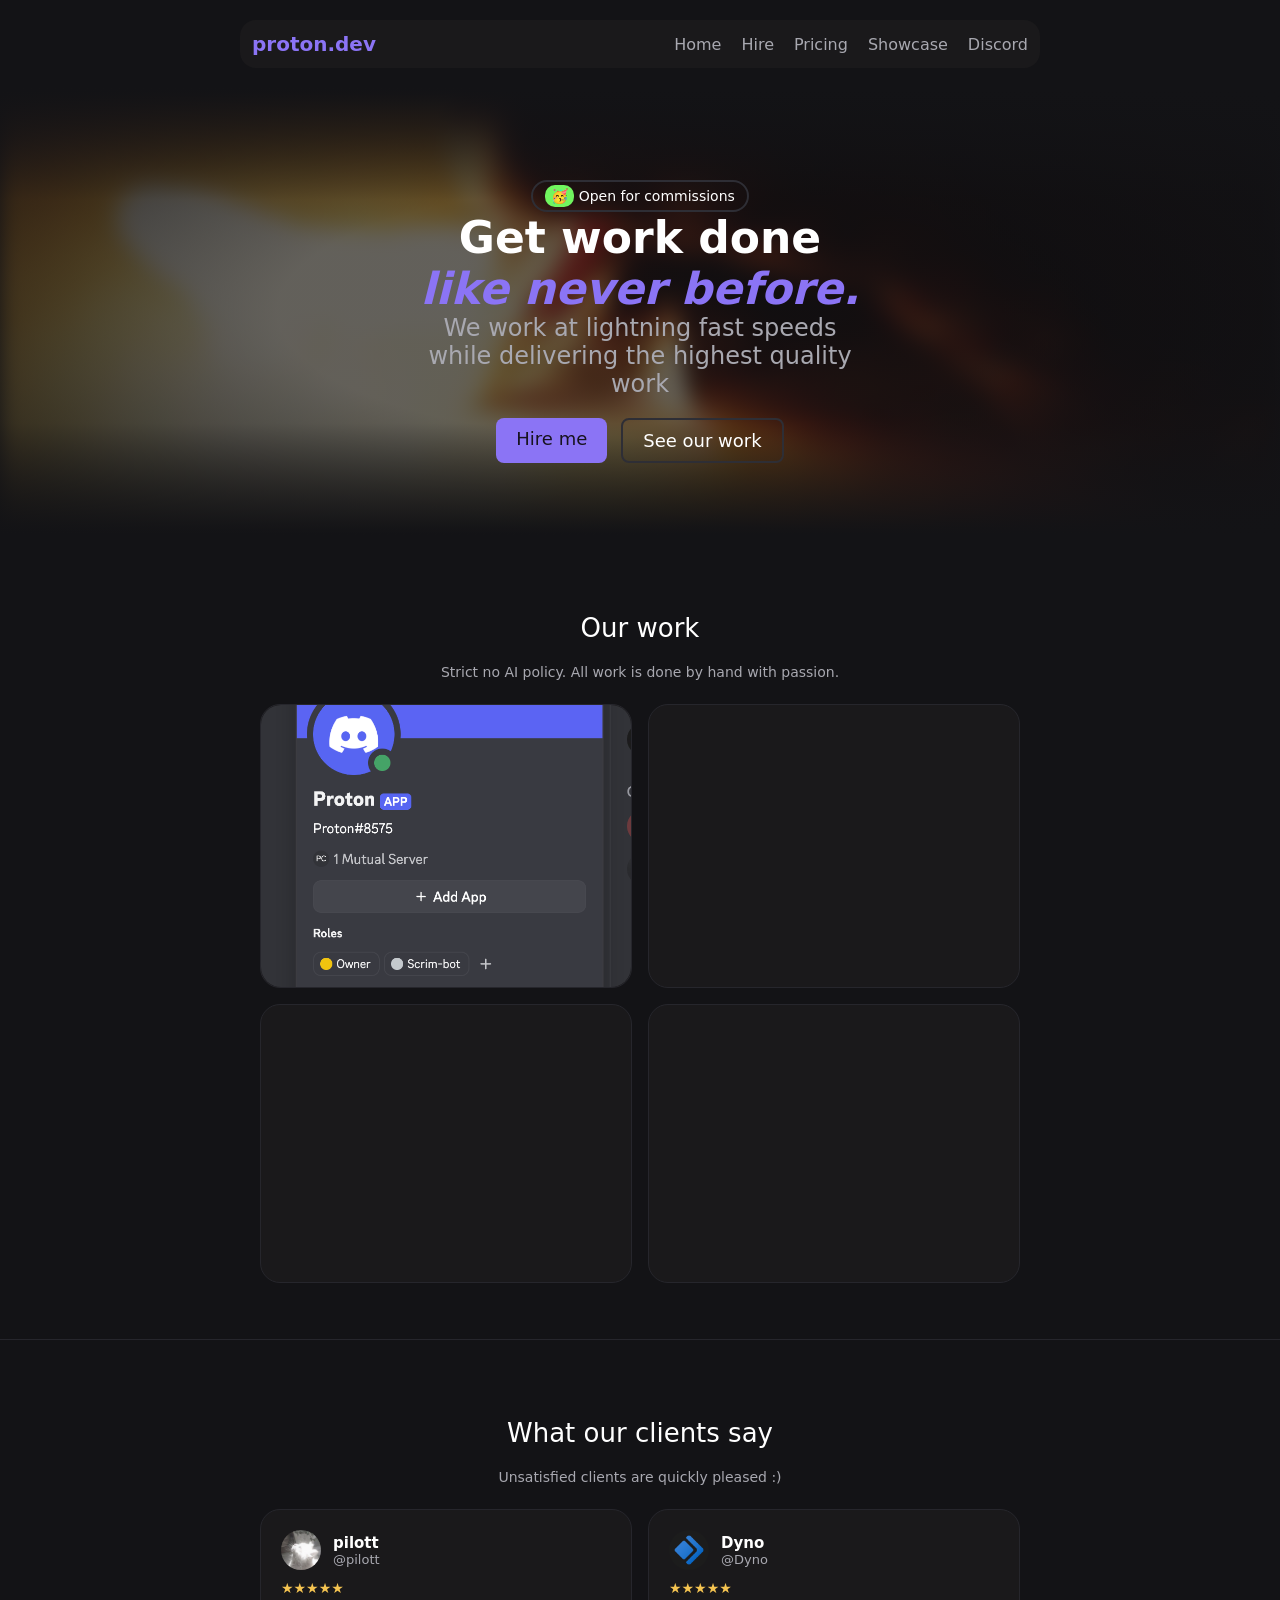
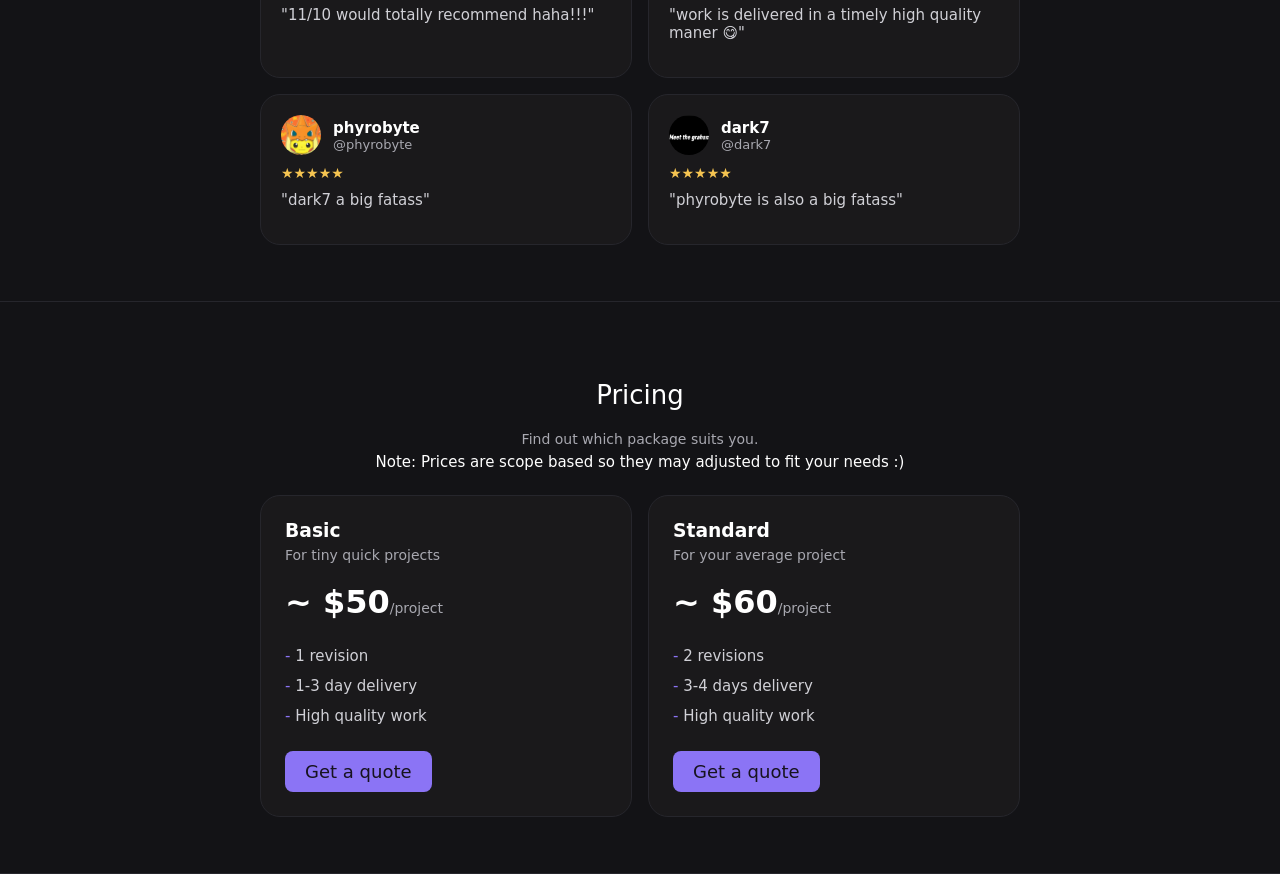
==== day3-new-haha/index.html @ 59464365 "First commit" ====
<!DOCTYPE html>
<html lang="en">

<head>
    <title>Proton commissions</title>
    <meta name="viewport" content="width=device-width, initial-scale=1">
    <link rel="stylesheet" href="style.css">
</head>

<body>
    <div class="content">
        <div class="nav">

            <span class="brand-logo">proton.dev</span>

            <div class="nav-links">
                <a href="#home">Home</a>
                <a href="#pricing">Hire</a>
                <a href="#pricing">Pricing</a>
                <a href="#showcase">Showcase</a>
                <a href="https://discord.gg/tqwHUz7Y3w">Discord</a>
            </div>
        </div>
    </div>

    <div class="hero" id="home">
        <div class="pill">
            <span class="pill-indicator">🥳</span>
            <span>Open for commissions</span>
        </div>

        <h1 class="slogan">
            Get work done
            <span class="highlight"> like never before.</span>
        </h1>

        <p class="sub-slogan">
            We work at lightning fast speeds while delivering the highest quality work
        </p>

        <div class="buttons">
            <a href="#pricing" class="primary">Hire me</a>
            <a href="#showcase" class="ghost">See our work</a>
        </div>
    </div>

    <div class="section" id="showcase">
        <h2 class="section-title">Our work</h2>

        <div class="section-sub">
            Strict no AI policy. All work is done by hand with passion.
        </div>

        <div class="showcase-cards">
            <div class="showcase-item">
                <img src="images/bot-showcase.png" alt="Bot Showcase">
            </div>
            <div class="showcase-item">

            </div>
            <div class="showcase-item">

            </div>
            <div class="showcase-item">

            </div>
        </div>
    </div>

    <div class="section" id="vouches">
        <h2 class="section-title">What our clients say</h2>

        <div class="section-sub">
            Unsatisfied clients are quickly pleased :)
        </div>

        <div class="vouches-cards">
            <div class="vouches-item">
                <div class="vouches-item-header">
                    <img class="vouches-avatar" src="images/pilott.png" alt="pilott">
                    <div class="vouches-item-identity">
                        <p class="vouches-item-name">pilott</p>
                        <p class="vouches-item-handle">@pilott</p>
                    </div>
                </div>
                <div class="vouches-stars">★★★★★</div>
                <p class="vouches-item-description">"11/10 would totally recommend haha!!!"</p>
            </div>
            <div class="vouches-item">
                <div class="vouches-item-header">
                    <img class="vouches-avatar" src="images/dyno.png" alt="Dyno">
                    <div class="vouches-item-identity">
                        <p class="vouches-item-name">Dyno</p>
                        <p class="vouches-item-handle">@Dyno</p>
                    </div>
                </div>
                <div class="vouches-stars">★★★★★</div>
                <p class="vouches-item-description">"work is delivered in a timely high quality maner 😋"</p>
            </div>
            <div class="vouches-item">
                <div class="vouches-item-header">
                    <img class="vouches-avatar" src="images/phyrobyte.png" alt="phyrobyte">
                    <div class="vouches-item-identity">
                        <p class="vouches-item-name">phyrobyte</p>
                        <p class="vouches-item-handle">@phyrobyte</p>
                    </div>
                </div>
                <div class="vouches-stars">★★★★★</div>
                <p class="vouches-item-description">"dark7 a big fatass"</p>
            </div>
            <div class="vouches-item">
                <div class="vouches-item-header">
                    <img class="vouches-avatar" src="images/dark7.png" alt="dark7">
                    <div class="vouches-item-identity">
                        <p class="vouches-item-name">dark7</p>
                        <p class="vouches-item-handle">@dark7</p>
                    </div>
                </div>
                <div class="vouches-stars">★★★★★</div>
                <p class="vouches-item-description">"phyrobyte is also a big fatass"</p>
            </div>
        </div>
    </div>

    <div class="section" id="pricing">
        <h2 class="section-title">Pricing</h2>

        <div class="section-sub">
            Find out which package suits you. <p class="pricing-item-notice">Note: Prices are scope based so they may adjusted to fit your needs :)</p>
        </div>

        <div class="pricing-cards">
            <div class="pricing-item">
                <div class="pricing-item-header">
                    <h3 class="pricing-item-title">Basic</h3>
                    <p class="pricing-item-description">For tiny quick projects</p>
                </div>

                <p class="pricing-item-price">~ $50<span>/project</span></p>

                <ul class="pricing-item-features">
                    <li>1 revision</li>
                    <li>1-3 day delivery</li>
                    <li>High quality work</li>
                </ul>

                <a href="https://discord.gg/tqwHUz7Y3w" class="primary pricing-item-cta">Get a quote</a>
            </div>

            <div class="pricing-item">
                <div class="pricing-item-header">
                    <h3 class="pricing-item-title">Standard</h3>
                    <p class="pricing-item-description">For your average project</p>
                </div>

                <p class="pricing-item-price">~ $60<span>/project</span></p>

                <ul class="pricing-item-features">
                    <li>2 revisions</li>
                    <li>3-4 days delivery</li>
                    <li>High quality work</li>
                </ul>

                <a href="https://discord.gg/tqwHUz7Y3w" class="primary pricing-item-cta">Get a quote</a>
            </div>
        </div>
    </div>
</body>

</html>
---- day3-new-haha/style.css ----
body {
    background: #131316;
    font-family: system-ui, sans-serif;
    color: white;
    text-align: center;
    margin: 0 auto;

}

html {
    scroll-behavior: smooth;
}

.hero {
    position: relative;
    padding: 72px 24px;
    overflow: hidden;
    z-index: 0;
}

.hero::before {
    content: "";
    position: absolute;
    inset: 0;
    background: url("images/fire.gif") no-repeat center center / cover;
    filter: blur(10px);
    z-index: -1;
}

.hero::after {
    content: "";
    position: absolute;
    inset: 0;
    background:
        linear-gradient(to bottom,
            #131316 0%,
            rgba(19, 19, 22, 0.65) 25%,
            rgba(19, 19, 22, 0.65) 75%,
            #131316 100%),
        radial-gradient(ellipse at center,
            rgba(19, 19, 22, 0) 40%,
            rgba(19, 19, 22, 0.85) 100%);
    z-index: -1;
}

.slogan {
    font-size: 44px;
    max-width: 460px;
    margin: 0 auto;
}

.sub-slogan {
    font-size: 24px;
    color: #a8a8b0;
    text-align: center;
    max-width: 460px;
    margin: 0 auto;

}

.brand-logo {
    font-weight: bold;
    font-size: 20px;
    color: #8b74f5;
}

.nav{
    background-color: #1a191b;
    display: flex;
    flex-direction: row;
    justify-content: space-between;
    align-items: center;
    border-radius: 16px;
    gap: 20px;
    padding : 12px; 
}

.nav-links {
    display: flex;
    gap: 20px;
    align-items: center;
}

.nav-links a {
    color: #a8a8b0;
    text-decoration: none;
    transition: color 0.3s ease;

}

.nav-links a:hover {
    color: #8b74f5;
}

.highlight {
    color:#8b74f5;
    font-style: italic;
}

.buttons {
    margin-top: 20px;
    display: flex;
    justify-content: center;
    gap: 14px;
}

.primary,
.ghost {
    background-color: #8b74f5;
    color: white;
    text-decoration: none;
    padding: 10px 20px;
    border-radius: 8px;
    font-size: 18px;
    transition: transform 0.2s ease;
}

.primary {
    color: #17131f;
}

.ghost {
    border: 2px solid #2e2e35;
    background-color: transparent;
}

.ghost:hover,
.primary:hover {
    transform: scale(1.05);
}

.pill {
    display: inline-block;
    color: white;
    padding: 6px 12px;
    border-radius: 9999px;
    font-size: 14px;
    margin-top: 20px;
    border: 2px solid #2e2e35;
}

.pill-indicator {
    background-color: #71f55f;
    padding-left: 6px;
    padding-right: 6px;
    padding-top: 3px;
    padding-bottom: 3px;
    border-radius: 10px;
}

.content {
    max-width: 800px;
    margin: 0 auto;
    padding: 20px;
}

.section {
    padding: 56px 32px;
    border-bottom: 1px solid #26262c;
}

.section-title {
    font-size: 26px;
    font-weight: 500;
}

.section-sub {
    font-size: 14px;
    color: #a8a8b0;
    margin-top: 6px;
}

.showcase-cards {
    display: flex;
    flex-wrap: wrap;
    justify-content: center;
    gap: 16px;
    max-width: 760px;
    margin: 24px auto 0;
}

.showcase-item {
    border: 1px solid #26262c;
    flex: 1;
    min-width: 300px;
    aspect-ratio: 4 / 3;
    background: #1a191b;
    border-radius: 20px;
    transition: transform 0.2s ease,border-color 0.2s ease;
}

.showcase-item img {
    width: 100%;
    height: 100%;
    object-fit: cover;
    border-radius: 20px;
}

.showcase-item:hover {
    transform: translateY(-6px);
    border: 1px solid #8b74f5;
}

.vouches-cards {
    display: flex;
    flex-wrap: wrap;
    justify-content: center;
    gap: 16px;
    max-width: 760px;
    margin: 24px auto 0;
}

.vouches-item {
    border: 1px solid #26262c;
    flex: 1;
    min-width: 300px;
    background: #1a191b;
    border-radius: 20px;
    padding: 20px;
    text-align: left;
    transition: transform 0.2s ease,border-color 0.2s ease;
}

.vouches-item:hover {
    transform: translateY(-6px);
    border: 1px solid #8b74f5;
}

.vouches-item-header {
    display: flex;
    align-items: center;
    gap: 12px;
}

.vouches-avatar {
    width: 40px;
    height: 40px;
    border-radius: 50%;
    object-fit: cover;
    flex-shrink: 0;
}

.vouches-item-name {
    font-size: 15px;
    font-weight: 600;
    margin: 0;
}

.vouches-item-handle {
    font-size: 13px;
    color: #a8a8b0;
    margin: 0;
}

.vouches-stars {
    color: #f5c451;
    font-size: 14px;
    margin-top: 10px;
}

.vouches-item-description {
    font-size: 15px;
    color: #d0d0d6;
    margin-top: 10px;
}

.pricing-cards {
    display: flex;
    flex-wrap: wrap;
    justify-content: center;
    gap: 16px;
    max-width: 760px;
    margin: 24px auto 0;
}

.pricing-item {
    display: flex;
    flex-direction: column;
    border: 1px solid #26262c;
    flex: 1;
    min-width: 300px;
    background: #1a191b;
    border-radius: 20px;
    padding: 24px;
    text-align: left;
    transition: transform 0.2s ease, border-color 0.2s ease;
}

.pricing-item:hover {
    transform: translateY(-6px);
    border: 1px solid #8b74f5;
}

.pricing-item-title {
    margin: 0;
}

.pricing-item-notice {
    font-size: 15px;
    color: #ffffff;
    margin-top: 6px;
}

.pricing-item-description {
    font-size: 14px;
    color: #a8a8b0;
    margin: 6px 0 0;
}

.pricing-item-price {
    font-size: 32px;
    font-weight: 600;
    margin: 20px 0 0;
}

.pricing-item-price span {
    font-size: 14px;
    font-weight: 400;
    color: #a8a8b0;
}

.pricing-item-features {
    list-style: none;
    padding: 0;
    margin: 20px 0 0;
    font-size: 15px;
    color: #d0d0d6;
    flex-grow: 1;
}

.pricing-item-features li {
    padding: 6px 0;
}

.pricing-item-features li::before {
    content: "- ";
    color: #8b74f5;
}

.pricing-item-cta {
    display: inline-block;
    align-self: flex-start;
    text-align: center;
    margin-top: 20px;
}
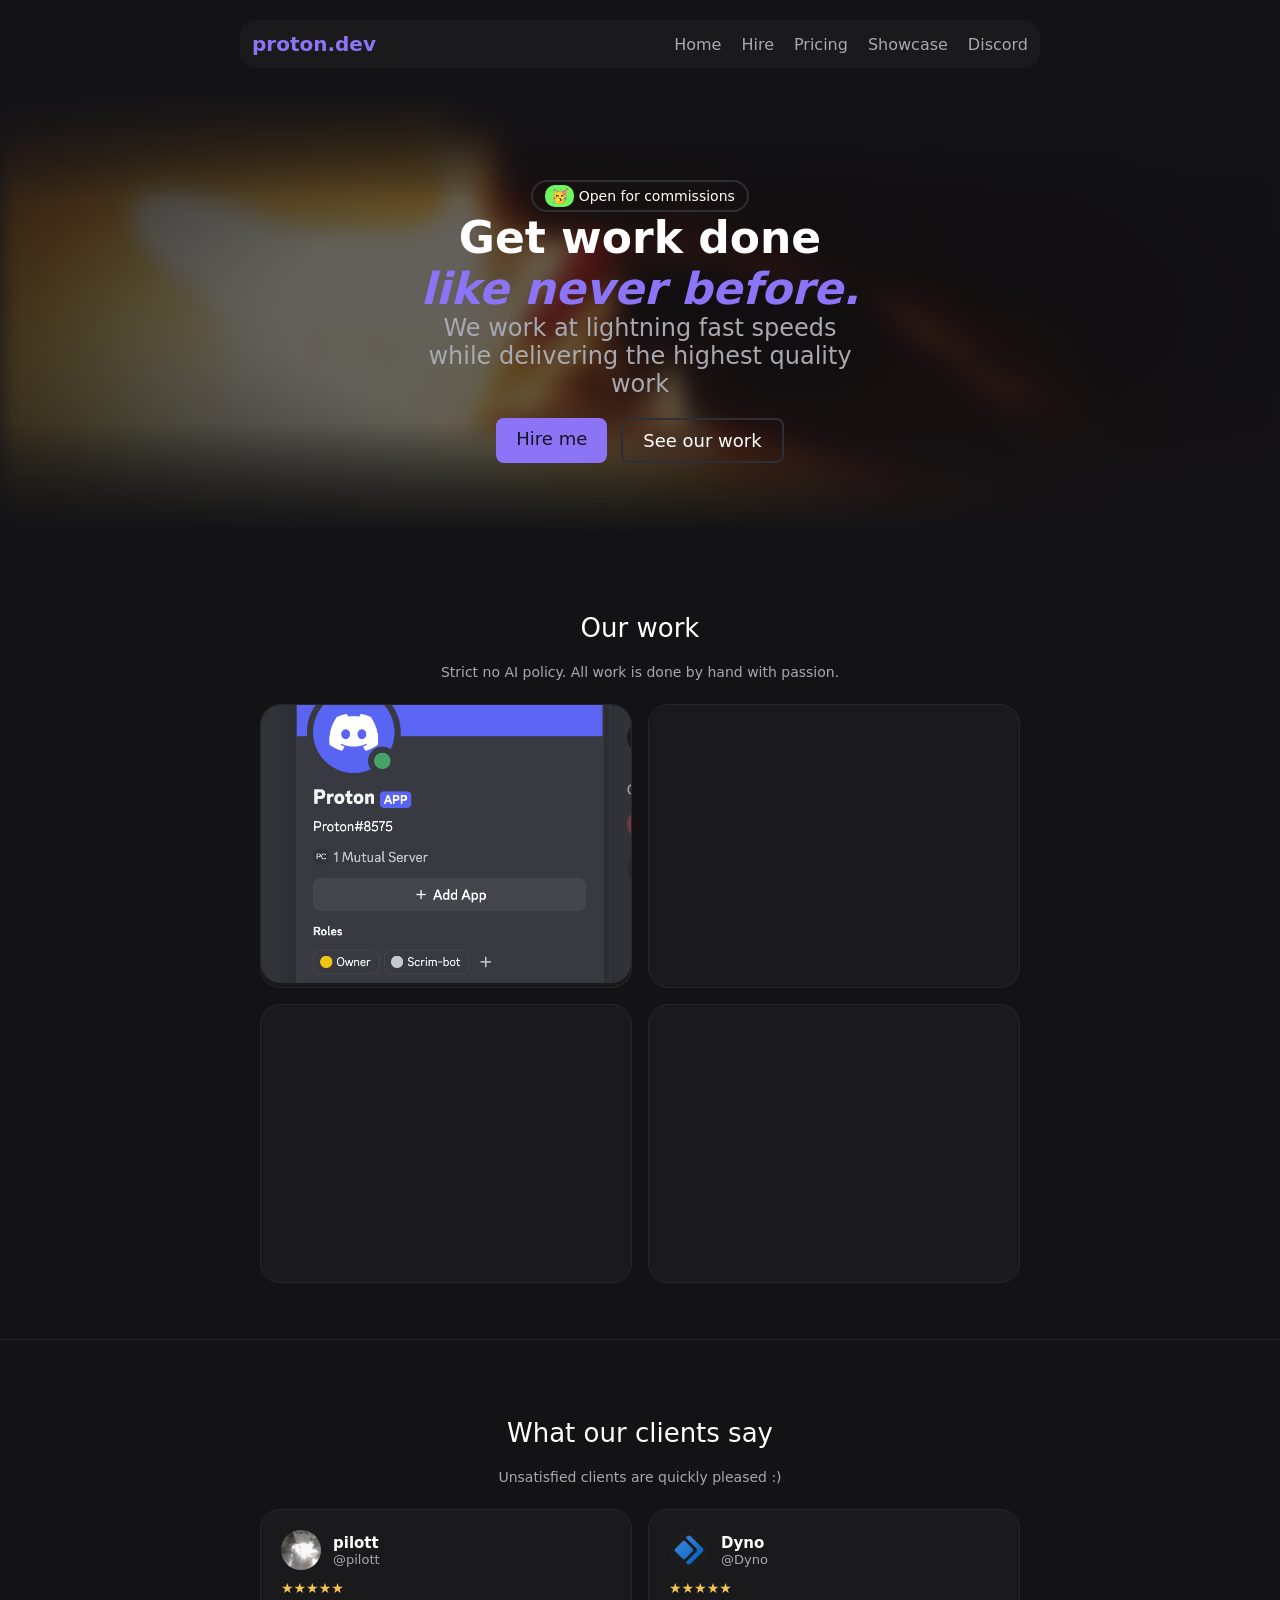
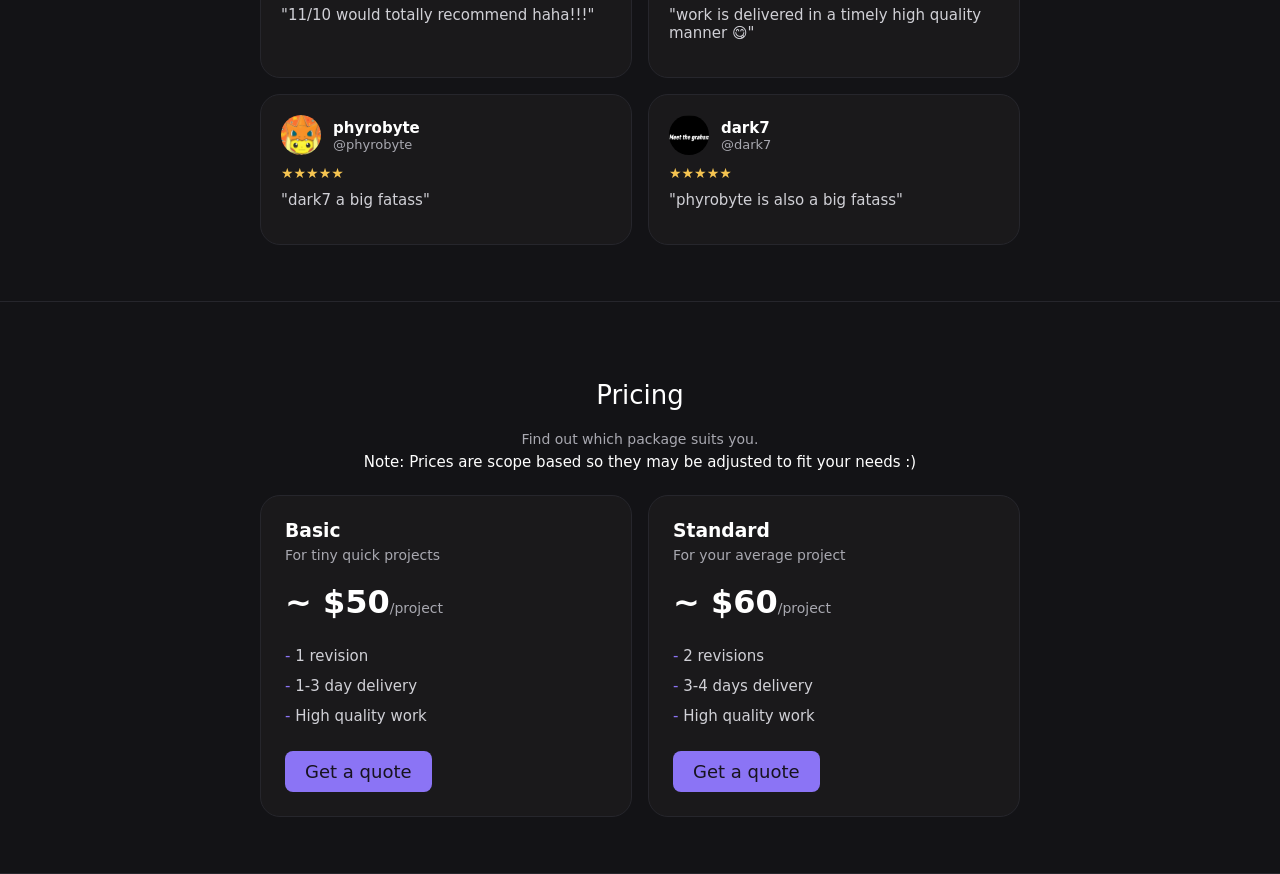
==== commit 150ad6eb: "Add day3 project files" ====
--- a/day3-new-haha/index.html
+++ b/day3-new-haha/index.html
@@ -95,7 +95,7 @@
                     </div>
                 </div>
                 <div class="vouches-stars">★★★★★</div>
-                <p class="vouches-item-description">"work is delivered in a timely high quality maner 😋"</p>
+                <p class="vouches-item-description">"work is delivered in a timely high quality manner 😋"</p>
             </div>
             <div class="vouches-item">
                 <div class="vouches-item-header">
@@ -126,7 +126,7 @@
         <h2 class="section-title">Pricing</h2>
 
         <div class="section-sub">
-            Find out which package suits you. <p class="pricing-item-notice">Note: Prices are scope based so they may adjusted to fit your needs :)</p>
+            Find out which package suits you. <p class="pricing-item-notice">Note: Prices are scope based so they may be adjusted to fit your needs :)</p>
         </div>
 
         <div class="pricing-cards">
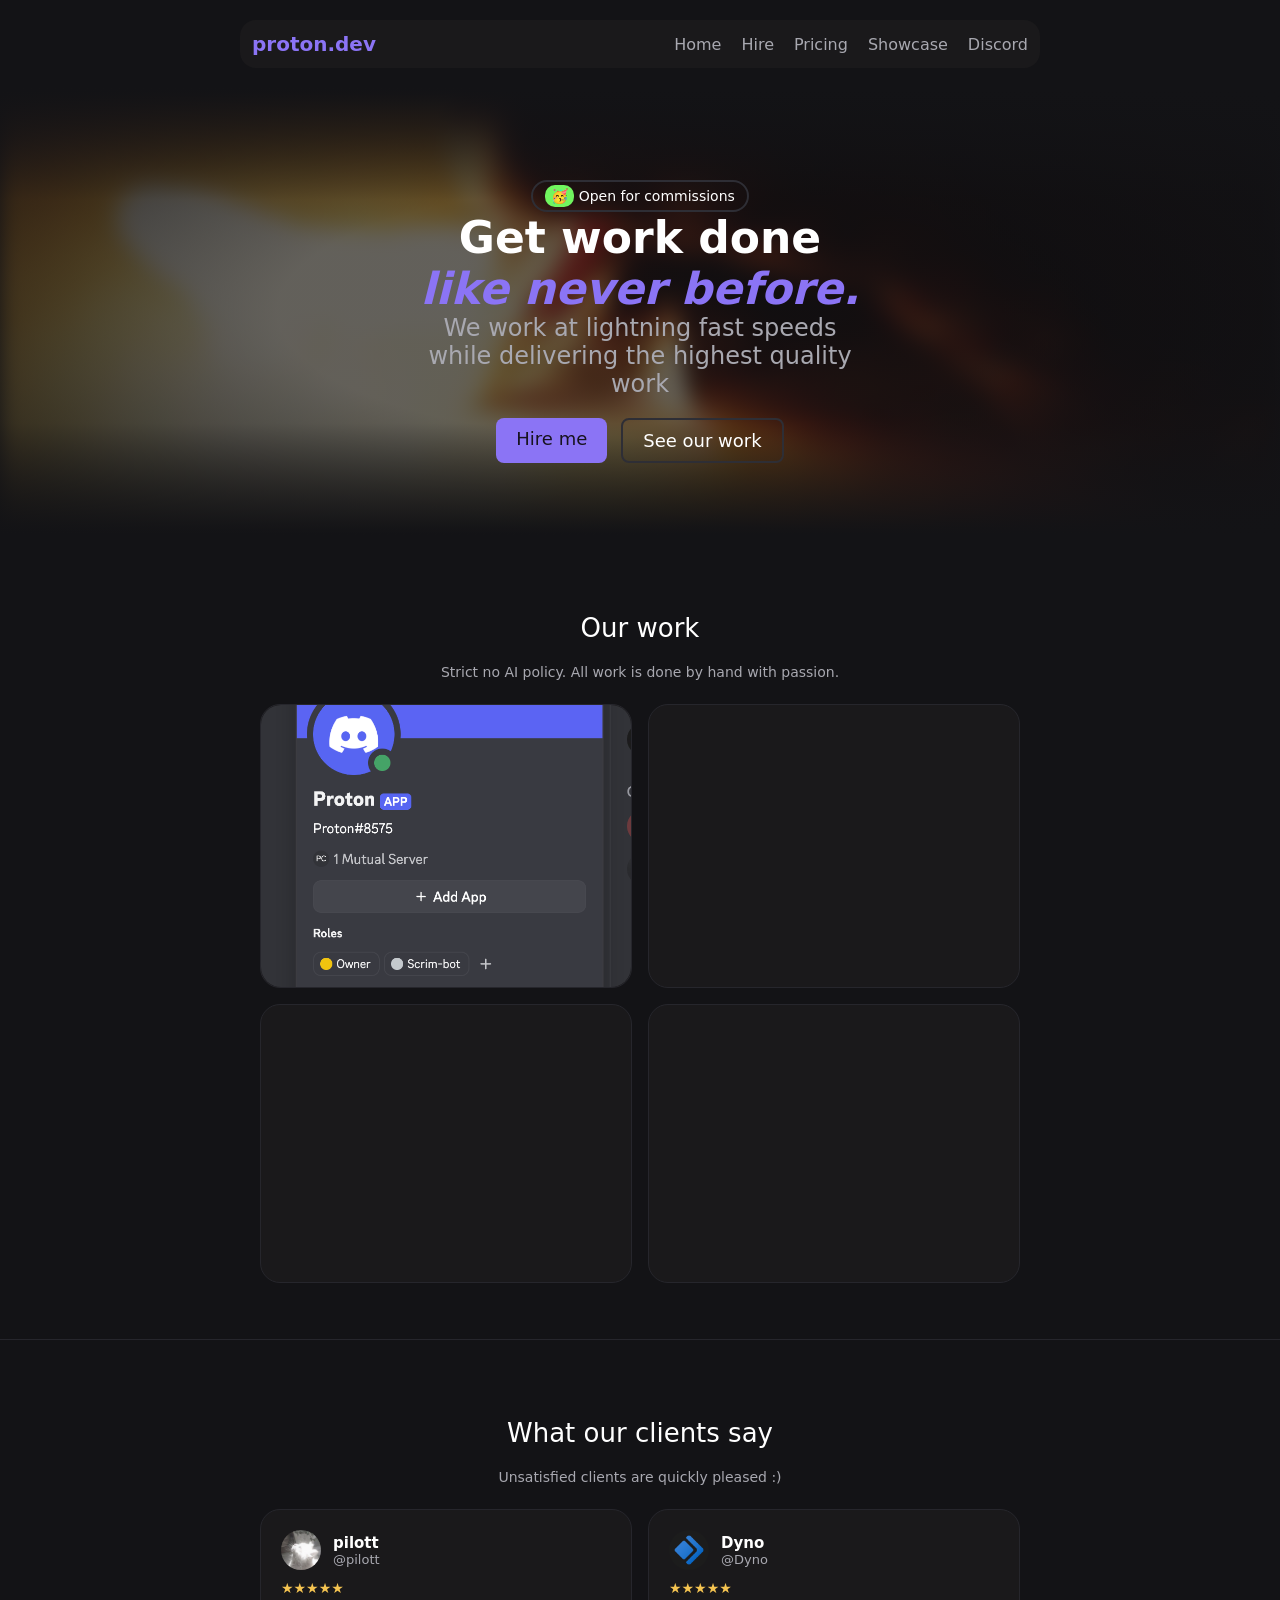
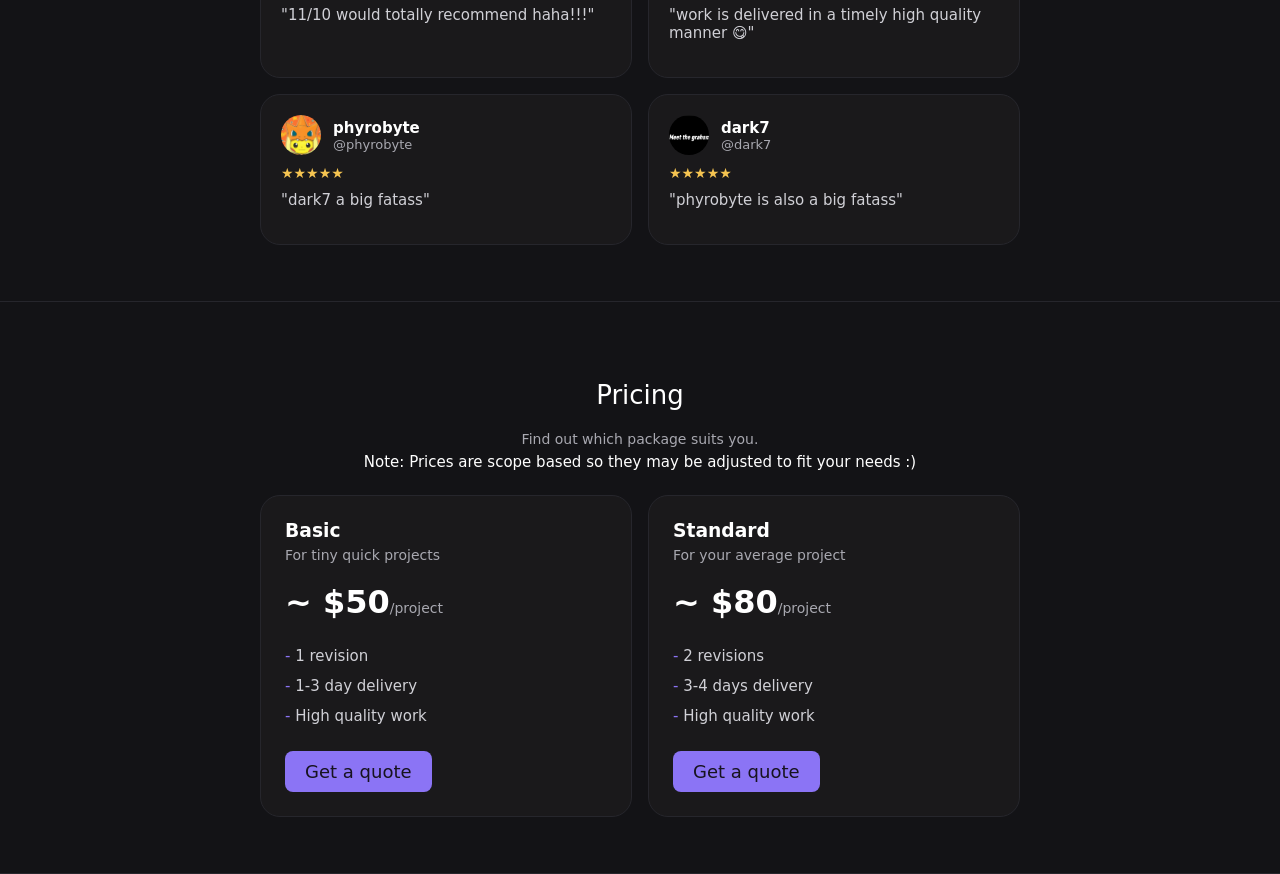
==== commit f6f63bb7: "changed prices" ====
--- a/day3-new-haha/index.html
+++ b/day3-new-haha/index.html
@@ -153,7 +153,7 @@
                     <p class="pricing-item-description">For your average project</p>
                 </div>
 
-                <p class="pricing-item-price">~ $60<span>/project</span></p>
+                <p class="pricing-item-price">~ $80<span>/project</span></p>
 
                 <ul class="pricing-item-features">
                     <li>2 revisions</li>
